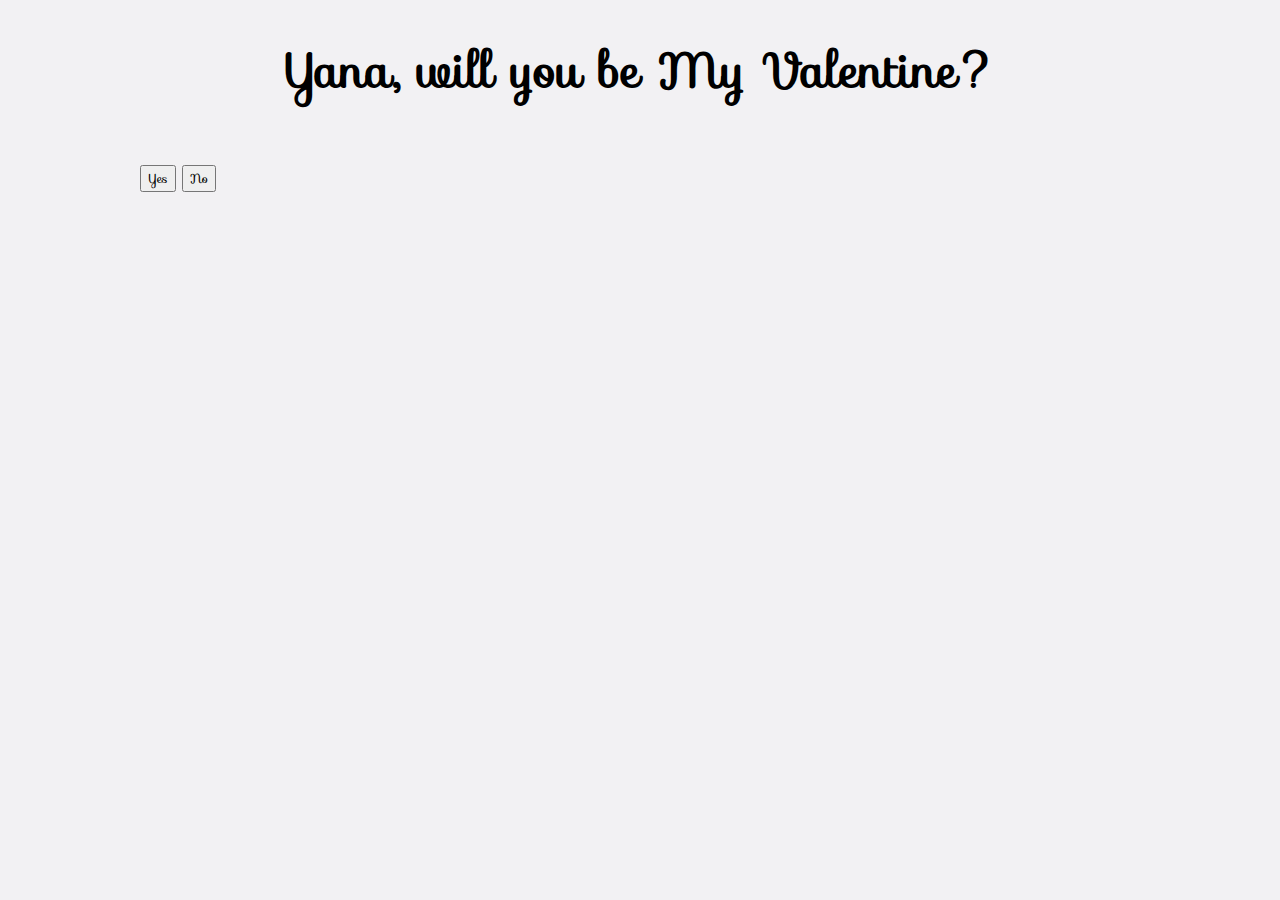
==== index.html @ 0772a9bc "Скелет сайта и базовые стили." ====
<!DOCTYPE html>
<html lang="en">
<head>
    <meta charset="UTF-8">
    <meta name="viewport" content="width=device-width, initial-scale=1.0">
    <link rel="preconnect" href="https://fonts.googleapis.com">
    <link rel="preconnect" href="https://fonts.gstatic.com" crossorigin>
    <link href="https://fonts.googleapis.com/css2?family=Oswald:wght@200;300;400;500;600;700&family=Roboto+Slab:wght@400;500;700&family=Roboto:ital,wght@0,100;0,300;0,400;0,500;0,700;0,900;1,100;1,300;1,400;1,500;1,700;1,900&family=Sofia&display=swap" rel="stylesheet">
    <link rel="stylesheet" href="./style.css">
    <title>Be My Valentine!</title>
</head>
<body>
    <div class="container">
        <h1>Yana, will you be My Valentine?</h1>
        <div class="images">
            <img src="" alt="">
        </div>
        <div class="buttons">
            <button class="yes">Yes</button>
            <button class="yes">No</button>
        </div>
    </div>
</body>
</html>
---- style.css ----
* {
    font-family: "Sofia", cursive;
}

html, body {
    background-color: #f2f1f3;
}

.container {
    max-width: 1000px;
    margin: 0 auto;
}

h1 {
    text-align: center;
    font-size: 3rem;
}
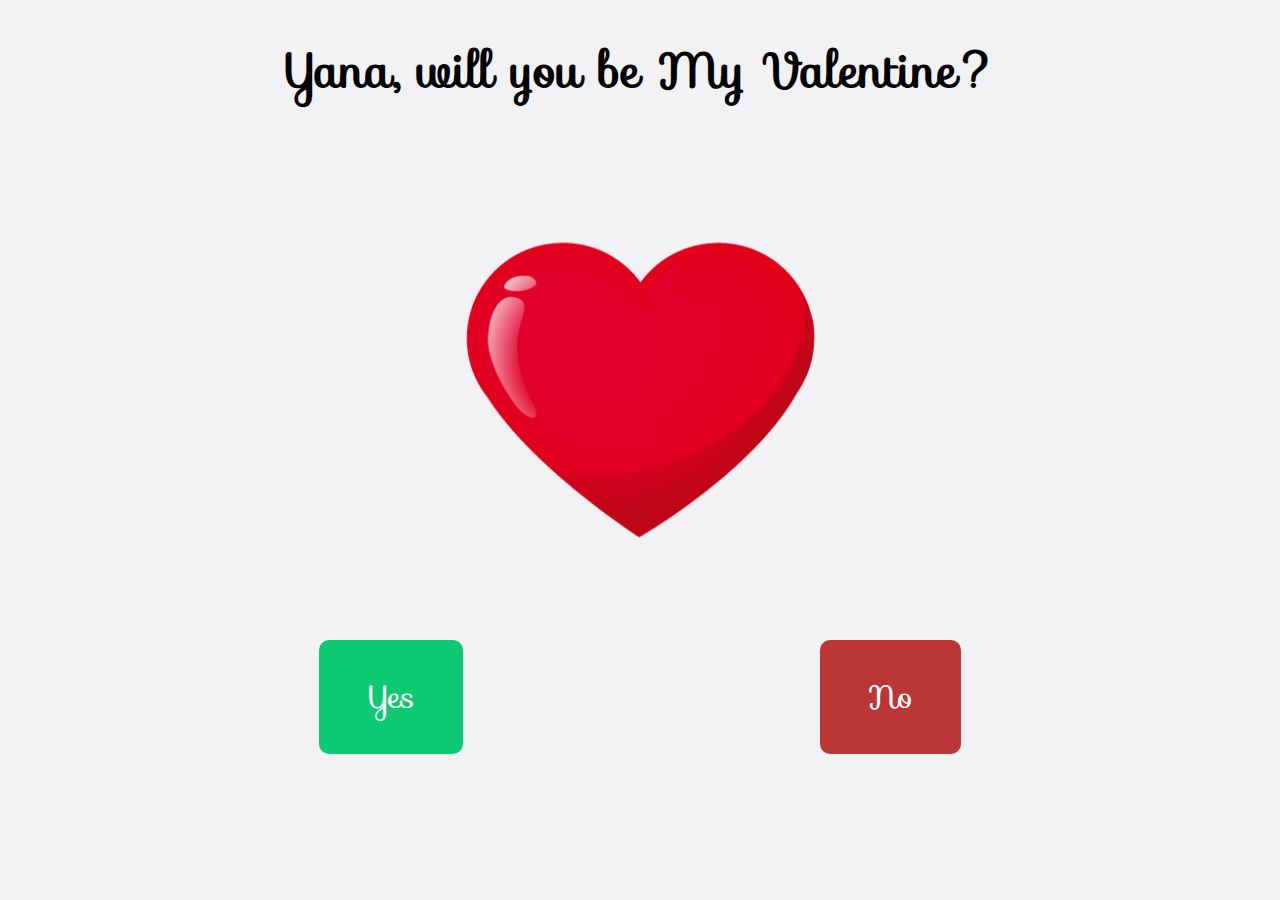
==== commit 0a637344: "стилизация кнопок + скрипт" ====
--- a/index.html
+++ b/index.html
@@ -13,12 +13,13 @@
     <div class="container">
         <h1>Yana, will you be My Valentine?</h1>
         <div class="images">
-            <img src="" alt="">
+            <img src="./images/heart.png" alt="heart">
         </div>
         <div class="buttons">
             <button class="yes">Yes</button>
-            <button class="yes">No</button>
+            <button class="no">No</button>
         </div>
     </div>
+    <script src="./script.js"></script>
 </body>
 </html>--- a/style.css
+++ b/style.css
@@ -14,4 +14,39 @@
 h1 {
     text-align: center;
     font-size: 3rem;
-}+}
+
+img {
+    width: 100%;
+    max-width: 500px;
+    display: block;
+    margin: 0 auto;
+}
+
+.buttons {
+    display: flex;
+    justify-content: space-around;
+    font-size: 32px;
+}
+
+button {
+    padding: 1em 1.5em;
+    font-size: 1em;
+    background: #bb3735;
+    color: #fff;
+    border: none;
+    border-radius: 10px;
+    cursor: pointer;
+}
+
+button:hover {
+    background: #a02c2a;
+}
+
+.yes {
+    background: #0dc972;
+}
+
+.yes:hover {
+    background: #099855;
+}
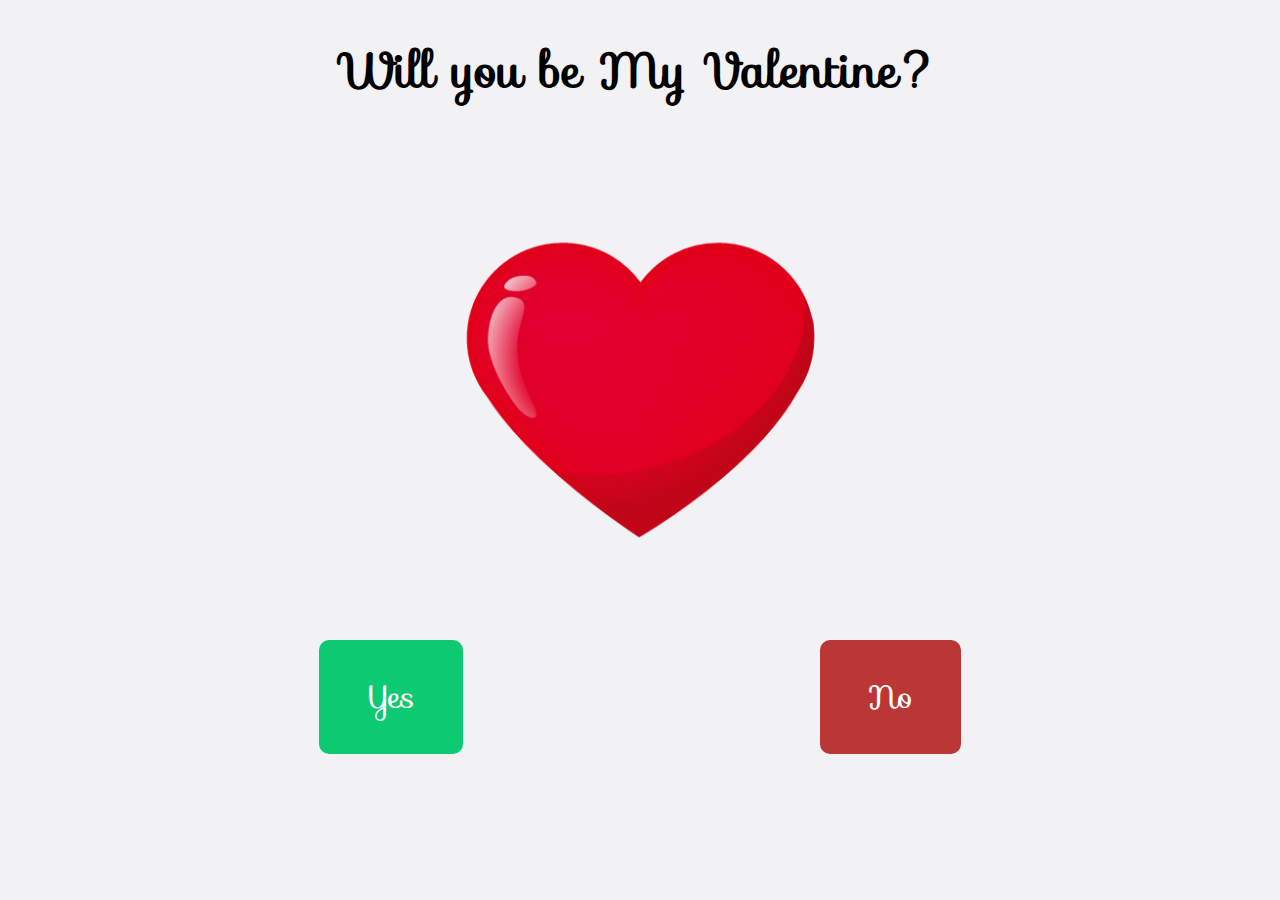
==== commit 127d81e1: "новая страница + анимация" ====
--- a/index.html
+++ b/index.html
@@ -11,7 +11,7 @@
 </head>
 <body>
     <div class="container">
-        <h1>Yana, will you be My Valentine?</h1>
+        <h1>Will you be My Valentine?</h1>
         <div class="images">
             <img src="./images/heart.png" alt="heart">
         </div>
--- a/style.css
+++ b/style.css
@@ -50,3 +50,182 @@
 .yes:hover {
     background: #099855;
 }
+
+
+/* Анимация */
+
+.heart {
+    position: absolute;
+    width: 20px;
+    height: 20px;
+    background-image: url("[data-uri]");
+    background-repeat: no-repeat;
+  }
+  
+  .heart:nth-child(1) {
+    left: 41%;
+    bottom: 0;
+    -webkit-animation: love 5s ease-in infinite;
+            animation: love 5s ease-in infinite;
+  }
+  
+  .heart:nth-child(2) {
+    left: 93%;
+    bottom: 0;
+    -webkit-animation: love 10s ease-in infinite;
+            animation: love 10s ease-in infinite;
+  }
+  
+  .heart:nth-child(3) {
+    left: 42%;
+    bottom: 0;
+    -webkit-animation: love 15s ease-in infinite;
+            animation: love 15s ease-in infinite;
+  }
+  
+  .heart:nth-child(4) {
+    left: 6%;
+    bottom: 0;
+    -webkit-animation: love 20s ease-in infinite;
+            animation: love 20s ease-in infinite;
+  }
+  
+  .heart:nth-child(5) {
+    left: 20%;
+    bottom: 0;
+    -webkit-animation: love 25s ease-in infinite;
+            animation: love 25s ease-in infinite;
+  }
+  
+  .heart:nth-child(6) {
+    left: 29%;
+    bottom: 0;
+    -webkit-animation: love 30s ease-in infinite;
+            animation: love 30s ease-in infinite;
+  }
+  
+  .heart:nth-child(7) {
+    left: 16%;
+    bottom: 0;
+    -webkit-animation: love 35s ease-in infinite;
+            animation: love 35s ease-in infinite;
+  }
+  
+  .heart:nth-child(8) {
+    left: 7%;
+    bottom: 0;
+    -webkit-animation: love 40s ease-in infinite;
+            animation: love 40s ease-in infinite;
+  }
+  
+  .heart:nth-child(9) {
+    left: 89%;
+    bottom: 0;
+    -webkit-animation: love 45s ease-in infinite;
+            animation: love 45s ease-in infinite;
+  }
+  
+  .heart:nth-child(10) {
+    left: 42%;
+    bottom: 0;
+    -webkit-animation: love 50s ease-in infinite;
+            animation: love 50s ease-in infinite;
+  }
+  
+  .heart:nth-child(11) {
+    left: 40%;
+    bottom: 0;
+    -webkit-animation: love 55s ease-in infinite;
+            animation: love 55s ease-in infinite;
+  }
+  
+  .heart:nth-child(12) {
+    left: 33%;
+    bottom: 0;
+    -webkit-animation: love 60s ease-in infinite;
+            animation: love 60s ease-in infinite;
+  }
+  
+  .heart:nth-child(13) {
+    left: 36%;
+    bottom: 0;
+    -webkit-animation: love 65s ease-in infinite;
+            animation: love 65s ease-in infinite;
+  }
+  
+  .heart:nth-child(14) {
+    left: 15%;
+    bottom: 0;
+    -webkit-animation: love 70s ease-in infinite;
+            animation: love 70s ease-in infinite;
+  }
+  
+  .heart:nth-child(15) {
+    left: 82%;
+    bottom: 0;
+    -webkit-animation: love 75s ease-in infinite;
+            animation: love 75s ease-in infinite;
+  }
+  
+  .heart:nth-child(16) {
+    left: 27%;
+    bottom: 0;
+    -webkit-animation: love 80s ease-in infinite;
+            animation: love 80s ease-in infinite;
+  }
+  
+  .heart:nth-child(17) {
+    left: 25%;
+    bottom: 0;
+    -webkit-animation: love 85s ease-in infinite;
+            animation: love 85s ease-in infinite;
+  }
+  
+  .heart:nth-child(18) {
+    left: 74%;
+    bottom: 0;
+    -webkit-animation: love 90s ease-in infinite;
+            animation: love 90s ease-in infinite;
+  }
+  
+  .heart:nth-child(19) {
+    left: 11%;
+    bottom: 0;
+    -webkit-animation: love 95s ease-in infinite;
+            animation: love 95s ease-in infinite;
+  }
+  
+  .heart:nth-child(20) {
+    left: 86%;
+    bottom: 0;
+    -webkit-animation: love 100s ease-in infinite;
+            animation: love 100s ease-in infinite;
+  }
+  
+  @-webkit-keyframes love {
+    0% {
+      transform: translateY(0%);
+      opacity: 0;
+    }
+    50% {
+      opacity: 1;
+    }
+    100% {
+      transform: translateY(-100vh);
+      opacity: 0;
+    }
+  }
+  
+  @keyframes love {
+    0% {
+      transform: translateY(0%);
+      opacity: 0;
+    }
+    50% {
+      opacity: 1;
+    }
+    100% {
+      transform: translateY(-100vh);
+      opacity: 0;
+    }
+  }